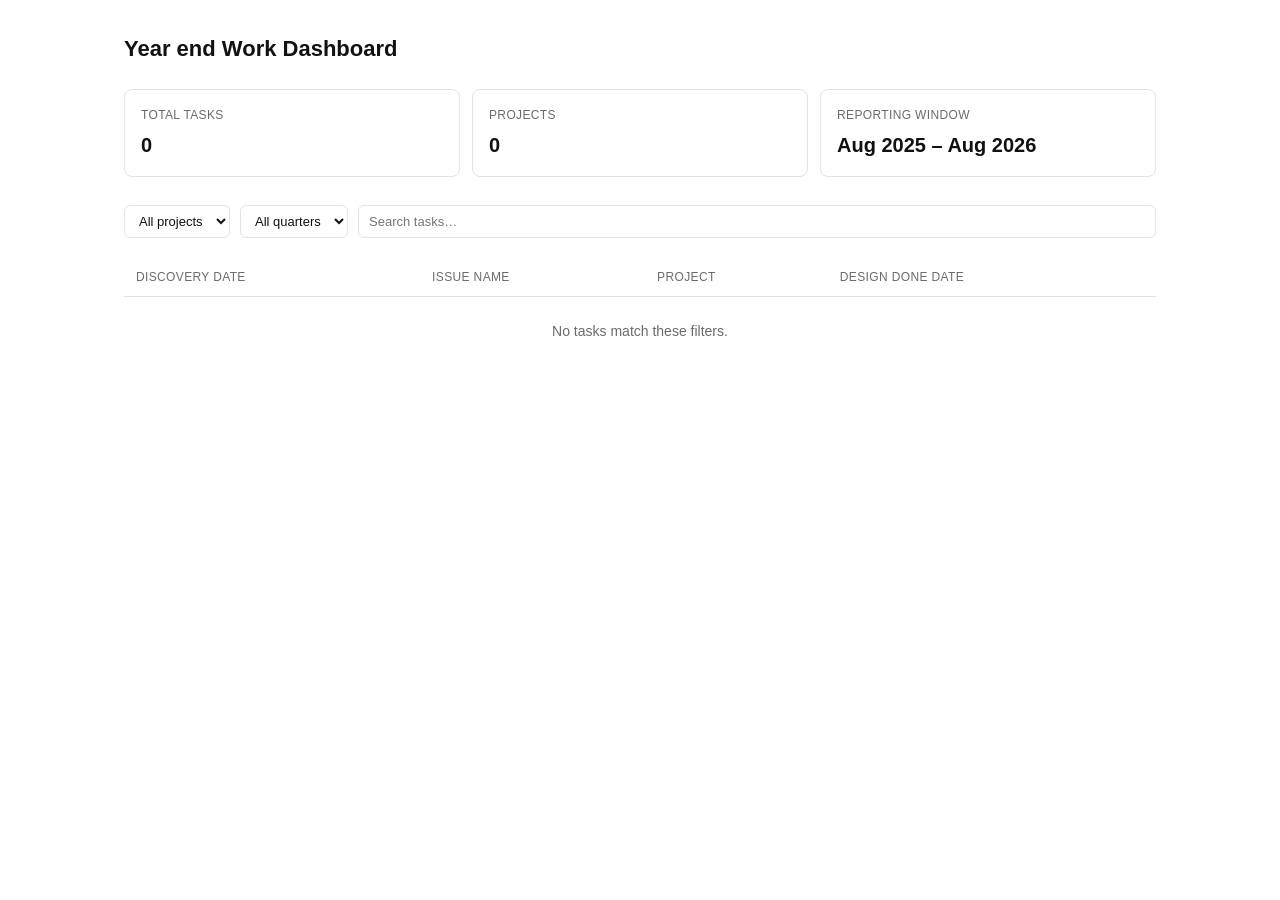
==== docs/index.html @ 3b632d4c "Add JIRA year-end work dashboard" ====
<!doctype html>
<html lang="en">
<head>
<meta charset="utf-8" />
<meta name="viewport" content="width=device-width, initial-scale=1" />
<title>Year end Work Dashboard</title>
<style>
  :root {
    --bg: #ffffff;
    --border: #e3e3e3;
    --text-primary: #111111;
    --text-secondary: #6b6b6b;
    --accent: #2563eb;
  }
  * { box-sizing: border-box; }
  body {
    margin: 0;
    background: var(--bg);
    color: var(--text-primary);
    font-family: -apple-system, BlinkMacSystemFont, "Segoe UI", Helvetica, Arial, sans-serif;
    font-size: 14px;
    line-height: 1.5;
  }
  .wrap { max-width: 1080px; margin: 0 auto; padding: 32px 24px 64px; }
  h1 {
    font-size: 22px;
    font-weight: 600;
    margin: 0 0 24px;
  }
  .cards {
    display: grid;
    grid-template-columns: repeat(3, 1fr);
    gap: 12px;
    margin-bottom: 28px;
  }
  .card {
    border: 1px solid var(--border);
    border-radius: 8px;
    padding: 16px;
  }
  .card .label {
    color: var(--text-secondary);
    font-size: 12px;
    text-transform: uppercase;
    letter-spacing: 0.03em;
    margin-bottom: 6px;
  }
  .card .value {
    font-size: 20px;
    font-weight: 600;
  }
  .controls {
    display: flex;
    flex-wrap: wrap;
    gap: 10px;
    margin-bottom: 20px;
  }
  select, input[type="search"] {
    border: 1px solid var(--border);
    border-radius: 6px;
    padding: 7px 10px;
    font-size: 13px;
    color: var(--text-primary);
    background: var(--bg);
  }
  input[type="search"] {
    flex: 1;
    min-width: 200px;
  }
  table {
    width: 100%;
    border-collapse: collapse;
  }
  th, td {
    text-align: left;
    padding: 10px 12px;
    border-bottom: 1px solid var(--border);
  }
  th {
    color: var(--text-secondary);
    font-weight: 500;
    font-size: 12px;
    text-transform: uppercase;
    letter-spacing: 0.03em;
  }
  td.secondary { color: var(--text-secondary); }
  a.task-link {
    color: var(--text-primary);
    text-decoration: none;
    border-bottom: 1px solid var(--border);
  }
  a.task-link:hover { border-bottom-color: var(--accent); color: var(--accent); }
  .empty {
    color: var(--text-secondary);
    padding: 24px 0;
    text-align: center;
  }
  .meta {
    color: var(--text-secondary);
    font-size: 12px;
    margin-top: 24px;
  }
</style>
</head>
<body>
  <div class="wrap">
    <h1>Year end Work Dashboard</h1>

    <div class="cards">
      <div class="card">
        <div class="label">Total Tasks</div>
        <div class="value" id="cardTotal">–</div>
      </div>
      <div class="card">
        <div class="label">Projects</div>
        <div class="value" id="cardProjects">–</div>
      </div>
      <div class="card">
        <div class="label">Reporting Window</div>
        <div class="value" id="cardWindow">–</div>
      </div>
    </div>

    <div class="controls">
      <select id="projectFilter"><option value="">All projects</option></select>
      <select id="quarterFilter"><option value="">All quarters</option></select>
      <input type="search" id="searchInput" placeholder="Search tasks…" />
    </div>

    <table>
      <thead>
        <tr>
          <th>Discovery Date</th>
          <th>Issue Name</th>
          <th>Project</th>
          <th>Design Done Date</th>
        </tr>
      </thead>
      <tbody id="tableBody"></tbody>
    </table>
    <div class="empty" id="emptyState" style="display:none;">No tasks match these filters.</div>

    <div class="meta" id="generatedAt"></div>
  </div>

<script>
  const MONTHS = ['Jan','Feb','Mar','Apr','May','Jun','Jul','Aug','Sep','Oct','Nov','Dec'];

  function formatMonthYear(iso) {
    const d = new Date(iso);
    return `${MONTHS[d.getUTCMonth()]} ${d.getUTCFullYear()}`;
  }

  function quarterOf(iso) {
    const d = new Date(iso);
    const q = Math.floor(d.getUTCMonth() / 3) + 1;
    return `Q${q} ${d.getUTCFullYear()}`;
  }

  function quarterSortKey(label) {
    const [q, y] = label.split(' ');
    return Number(y) * 10 + Number(q[1]);
  }

  async function init() {
    const res = await fetch('data.json', { cache: 'no-store' });
    const data = await res.json();
    const tasks = data.tasks || [];

    document.getElementById('cardTotal').textContent = tasks.length;
    document.getElementById('cardProjects').textContent = new Set(tasks.map(t => t.project)).size;
    if (data.reportingWindow) {
      document.getElementById('cardWindow').textContent =
        `${formatMonthYear(data.reportingWindow.start)} – ${formatMonthYear(data.reportingWindow.end)}`;
    }
    if (data.generatedAt) {
      document.getElementById('generatedAt').textContent = `Last refreshed ${new Date(data.generatedAt).toLocaleString()}`;
    }

    const projectSelect = document.getElementById('projectFilter');
    [...new Set(tasks.map(t => t.project))].sort().forEach(p => {
      const opt = document.createElement('option');
      opt.value = p; opt.textContent = p;
      projectSelect.appendChild(opt);
    });

    const quarterSelect = document.getElementById('quarterFilter');
    [...new Set(tasks.map(t => quarterOf(t.discoveryDate)))]
      .sort((a, b) => quarterSortKey(a) - quarterSortKey(b))
      .forEach(q => {
        const opt = document.createElement('option');
        opt.value = q; opt.textContent = q;
        quarterSelect.appendChild(opt);
      });

    const searchInput = document.getElementById('searchInput');
    const tbody = document.getElementById('tableBody');
    const emptyState = document.getElementById('emptyState');

    function render() {
      const project = projectSelect.value;
      const quarter = quarterSelect.value;
      const search = searchInput.value.trim().toLowerCase();

      const filtered = tasks.filter(t => {
        if (project && t.project !== project) return false;
        if (quarter && quarterOf(t.discoveryDate) !== quarter) return false;
        if (search && !(`${t.key} ${t.summary}`.toLowerCase().includes(search))) return false;
        return true;
      });

      tbody.innerHTML = '';
      filtered.forEach(t => {
        const tr = document.createElement('tr');
        tr.innerHTML = `
          <td>${formatMonthYear(t.discoveryDate)}</td>
          <td><a class="task-link" href="${t.url}" target="_blank" rel="noopener">${t.summary}</a></td>
          <td class="secondary">${t.project}</td>
          <td>${formatMonthYear(t.designDoneDate)}</td>
        `;
        tbody.appendChild(tr);
      });

      emptyState.style.display = filtered.length ? 'none' : 'block';
    }

    projectSelect.addEventListener('change', render);
    quarterSelect.addEventListener('change', render);
    searchInput.addEventListener('input', render);
    render();
  }

  init().catch(err => {
    document.getElementById('tableBody').innerHTML = '';
    document.getElementById('emptyState').textContent = 'Could not load data.json — run the "Refresh JIRA dashboard data" workflow first.';
    document.getElementById('emptyState').style.display = 'block';
    console.error(err);
  });
</script>
</body>
</html>
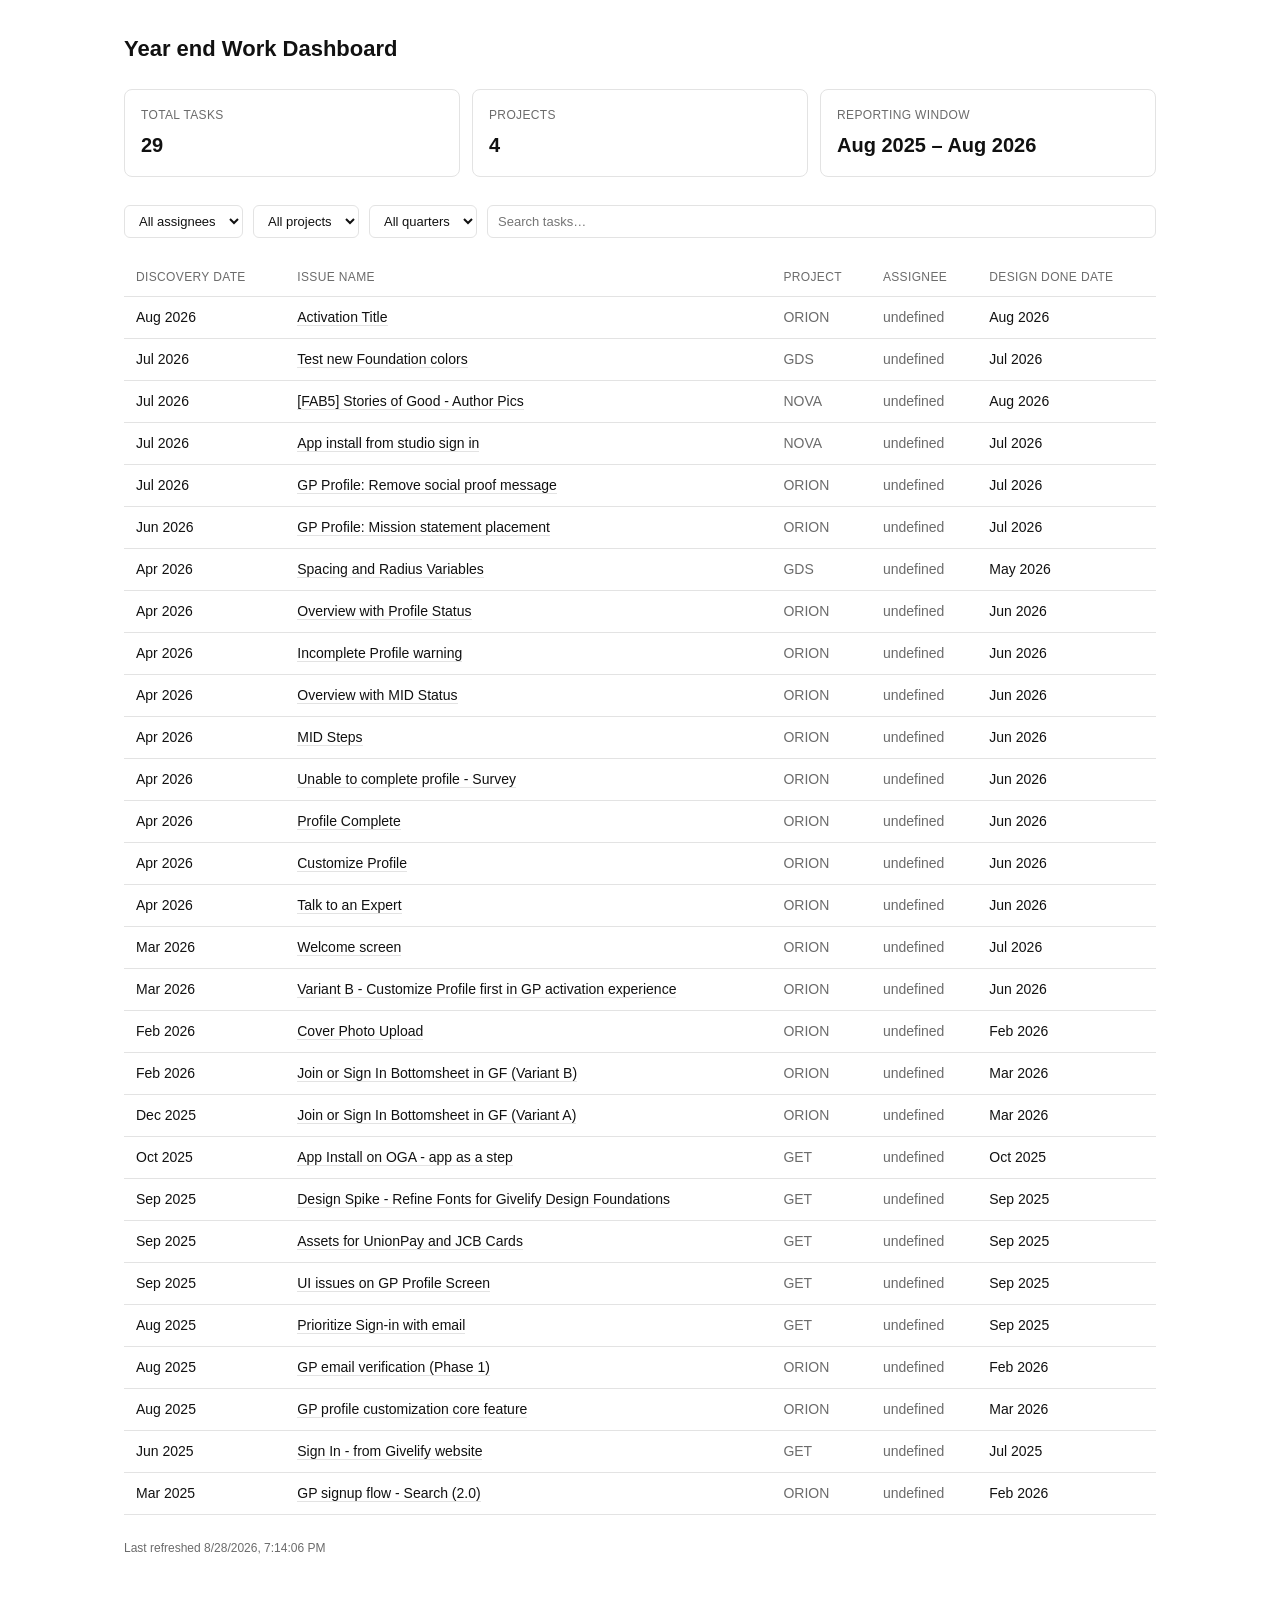
==== commit 79b1502c: "Pull tasks for the whole Creative design team; add assignee filter/column" ====
--- a/docs/index.html
+++ b/docs/index.html
@@ -122,6 +122,7 @@
     </div>
 
     <div class="controls">
+      <select id="assigneeFilter"><option value="">All assignees</option></select>
       <select id="projectFilter"><option value="">All projects</option></select>
       <select id="quarterFilter"><option value="">All quarters</option></select>
       <input type="search" id="searchInput" placeholder="Search tasks…" />
@@ -133,6 +134,7 @@
           <th>Discovery Date</th>
           <th>Issue Name</th>
           <th>Project</th>
+          <th>Assignee</th>
           <th>Design Done Date</th>
         </tr>
       </thead>
@@ -177,6 +179,13 @@
       document.getElementById('generatedAt').textContent = `Last refreshed ${new Date(data.generatedAt).toLocaleString()}`;
     }
 
+    const assigneeSelect = document.getElementById('assigneeFilter');
+    [...new Set(tasks.map(t => t.assignee))].sort().forEach(a => {
+      const opt = document.createElement('option');
+      opt.value = a; opt.textContent = a;
+      assigneeSelect.appendChild(opt);
+    });
+
     const projectSelect = document.getElementById('projectFilter');
     [...new Set(tasks.map(t => t.project))].sort().forEach(p => {
       const opt = document.createElement('option');
@@ -198,11 +207,13 @@
     const emptyState = document.getElementById('emptyState');
 
     function render() {
+      const assignee = assigneeSelect.value;
       const project = projectSelect.value;
       const quarter = quarterSelect.value;
       const search = searchInput.value.trim().toLowerCase();
 
       const filtered = tasks.filter(t => {
+        if (assignee && t.assignee !== assignee) return false;
         if (project && t.project !== project) return false;
         if (quarter && quarterOf(t.discoveryDate) !== quarter) return false;
         if (search && !(`${t.key} ${t.summary}`.toLowerCase().includes(search))) return false;
@@ -216,6 +227,7 @@
           <td>${formatMonthYear(t.discoveryDate)}</td>
           <td><a class="task-link" href="${t.url}" target="_blank" rel="noopener">${t.summary}</a></td>
           <td class="secondary">${t.project}</td>
+          <td class="secondary">${t.assignee}</td>
           <td>${formatMonthYear(t.designDoneDate)}</td>
         `;
         tbody.appendChild(tr);
@@ -224,6 +236,7 @@
       emptyState.style.display = filtered.length ? 'none' : 'block';
     }
 
+    assigneeSelect.addEventListener('change', render);
     projectSelect.addEventListener('change', render);
     quarterSelect.addEventListener('change', render);
     searchInput.addEventListener('input', render);
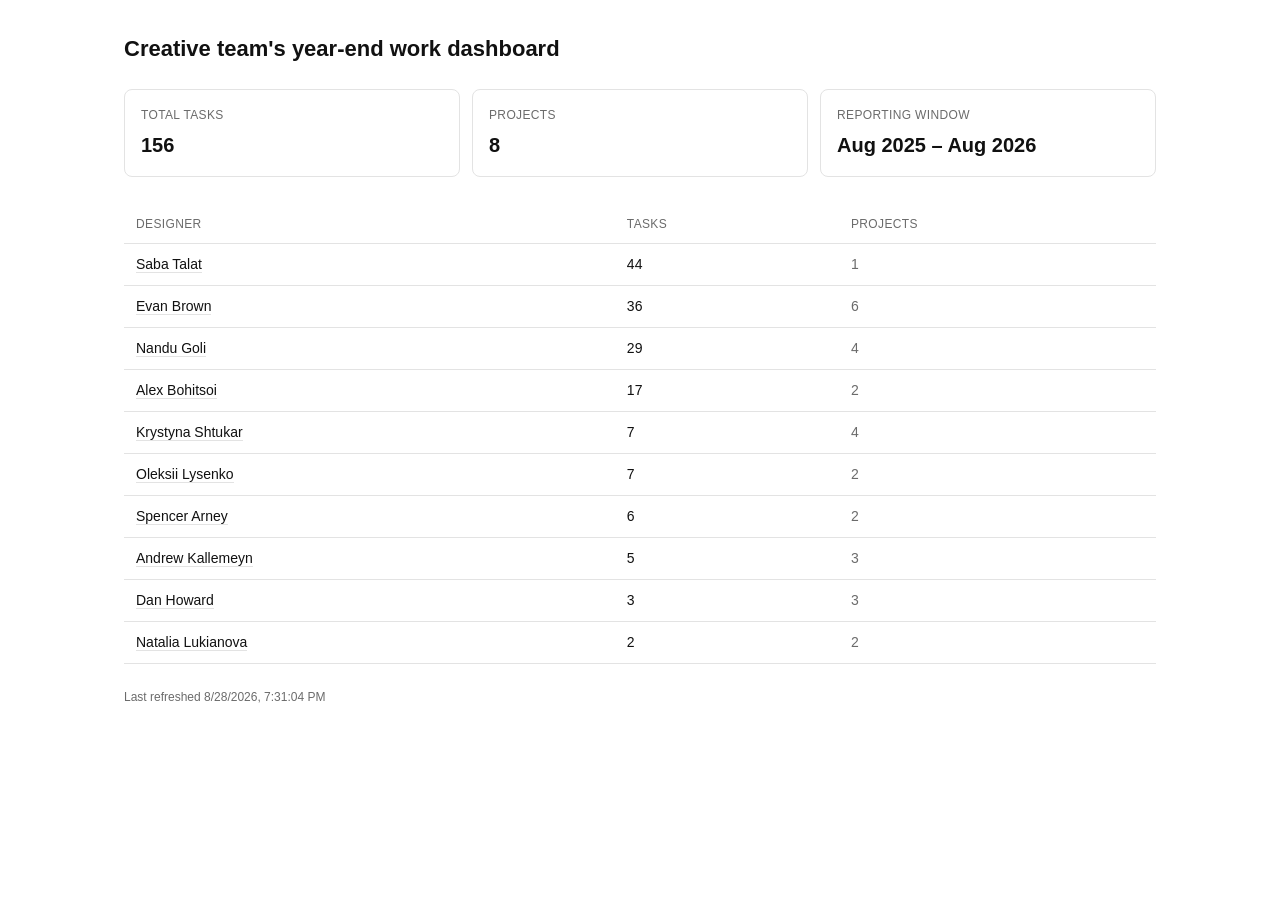
==== commit 4b8c1904: "Split dashboard into team summary + per-designer shareable pages" ====
--- a/docs/index.html
+++ b/docs/index.html
@@ -3,108 +3,12 @@
 <head>
 <meta charset="utf-8" />
 <meta name="viewport" content="width=device-width, initial-scale=1" />
-<title>Year end Work Dashboard</title>
-<style>
-  :root {
-    --bg: #ffffff;
-    --border: #e3e3e3;
-    --text-primary: #111111;
-    --text-secondary: #6b6b6b;
-    --accent: #2563eb;
-  }
-  * { box-sizing: border-box; }
-  body {
-    margin: 0;
-    background: var(--bg);
-    color: var(--text-primary);
-    font-family: -apple-system, BlinkMacSystemFont, "Segoe UI", Helvetica, Arial, sans-serif;
-    font-size: 14px;
-    line-height: 1.5;
-  }
-  .wrap { max-width: 1080px; margin: 0 auto; padding: 32px 24px 64px; }
-  h1 {
-    font-size: 22px;
-    font-weight: 600;
-    margin: 0 0 24px;
-  }
-  .cards {
-    display: grid;
-    grid-template-columns: repeat(3, 1fr);
-    gap: 12px;
-    margin-bottom: 28px;
-  }
-  .card {
-    border: 1px solid var(--border);
-    border-radius: 8px;
-    padding: 16px;
-  }
-  .card .label {
-    color: var(--text-secondary);
-    font-size: 12px;
-    text-transform: uppercase;
-    letter-spacing: 0.03em;
-    margin-bottom: 6px;
-  }
-  .card .value {
-    font-size: 20px;
-    font-weight: 600;
-  }
-  .controls {
-    display: flex;
-    flex-wrap: wrap;
-    gap: 10px;
-    margin-bottom: 20px;
-  }
-  select, input[type="search"] {
-    border: 1px solid var(--border);
-    border-radius: 6px;
-    padding: 7px 10px;
-    font-size: 13px;
-    color: var(--text-primary);
-    background: var(--bg);
-  }
-  input[type="search"] {
-    flex: 1;
-    min-width: 200px;
-  }
-  table {
-    width: 100%;
-    border-collapse: collapse;
-  }
-  th, td {
-    text-align: left;
-    padding: 10px 12px;
-    border-bottom: 1px solid var(--border);
-  }
-  th {
-    color: var(--text-secondary);
-    font-weight: 500;
-    font-size: 12px;
-    text-transform: uppercase;
-    letter-spacing: 0.03em;
-  }
-  td.secondary { color: var(--text-secondary); }
-  a.task-link {
-    color: var(--text-primary);
-    text-decoration: none;
-    border-bottom: 1px solid var(--border);
-  }
-  a.task-link:hover { border-bottom-color: var(--accent); color: var(--accent); }
-  .empty {
-    color: var(--text-secondary);
-    padding: 24px 0;
-    text-align: center;
-  }
-  .meta {
-    color: var(--text-secondary);
-    font-size: 12px;
-    margin-top: 24px;
-  }
-</style>
+<title>Creative team's year-end work dashboard</title>
+<link rel="stylesheet" href="styles.css" />
 </head>
 <body>
   <div class="wrap">
-    <h1>Year end Work Dashboard</h1>
+    <h1>Creative team's year-end work dashboard</h1>
 
     <div class="cards">
       <div class="card">
@@ -121,52 +25,25 @@
       </div>
     </div>
 
-    <div class="controls">
-      <select id="assigneeFilter"><option value="">All assignees</option></select>
-      <select id="projectFilter"><option value="">All projects</option></select>
-      <select id="quarterFilter"><option value="">All quarters</option></select>
-      <input type="search" id="searchInput" placeholder="Search tasks…" />
-    </div>
-
     <table>
       <thead>
         <tr>
-          <th>Discovery Date</th>
-          <th>Issue Name</th>
-          <th>Project</th>
-          <th>Assignee</th>
-          <th>Design Done Date</th>
+          <th>Designer</th>
+          <th>Tasks</th>
+          <th>Projects</th>
         </tr>
       </thead>
       <tbody id="tableBody"></tbody>
     </table>
-    <div class="empty" id="emptyState" style="display:none;">No tasks match these filters.</div>
+    <div class="empty" id="emptyState" style="display:none;">No data yet — run the "Refresh JIRA dashboard data" workflow.</div>
 
     <div class="meta" id="generatedAt"></div>
   </div>
 
+<script src="dashboard.js"></script>
 <script>
-  const MONTHS = ['Jan','Feb','Mar','Apr','May','Jun','Jul','Aug','Sep','Oct','Nov','Dec'];
-
-  function formatMonthYear(iso) {
-    const d = new Date(iso);
-    return `${MONTHS[d.getUTCMonth()]} ${d.getUTCFullYear()}`;
-  }
-
-  function quarterOf(iso) {
-    const d = new Date(iso);
-    const q = Math.floor(d.getUTCMonth() / 3) + 1;
-    return `Q${q} ${d.getUTCFullYear()}`;
-  }
-
-  function quarterSortKey(label) {
-    const [q, y] = label.split(' ');
-    return Number(y) * 10 + Number(q[1]);
-  }
-
   async function init() {
-    const res = await fetch('data.json', { cache: 'no-store' });
-    const data = await res.json();
+    const data = await loadDashboardData();
     const tasks = data.tasks || [];
 
     document.getElementById('cardTotal').textContent = tasks.length;
@@ -179,72 +56,32 @@
       document.getElementById('generatedAt').textContent = `Last refreshed ${new Date(data.generatedAt).toLocaleString()}`;
     }
 
-    const assigneeSelect = document.getElementById('assigneeFilter');
-    [...new Set(tasks.map(t => t.assignee))].sort().forEach(a => {
-      const opt = document.createElement('option');
-      opt.value = a; opt.textContent = a;
-      assigneeSelect.appendChild(opt);
+    const byDesigner = new Map();
+    tasks.forEach(t => {
+      if (!byDesigner.has(t.assignee)) byDesigner.set(t.assignee, { tasks: 0, projects: new Set() });
+      const entry = byDesigner.get(t.assignee);
+      entry.tasks += 1;
+      entry.projects.add(t.project);
     });
 
-    const projectSelect = document.getElementById('projectFilter');
-    [...new Set(tasks.map(t => t.project))].sort().forEach(p => {
-      const opt = document.createElement('option');
-      opt.value = p; opt.textContent = p;
-      projectSelect.appendChild(opt);
-    });
+    const rows = [...byDesigner.entries()].sort((a, b) => b[1].tasks - a[1].tasks);
 
-    const quarterSelect = document.getElementById('quarterFilter');
-    [...new Set(tasks.map(t => quarterOf(t.discoveryDate)))]
-      .sort((a, b) => quarterSortKey(a) - quarterSortKey(b))
-      .forEach(q => {
-        const opt = document.createElement('option');
-        opt.value = q; opt.textContent = q;
-        quarterSelect.appendChild(opt);
-      });
-
-    const searchInput = document.getElementById('searchInput');
     const tbody = document.getElementById('tableBody');
     const emptyState = document.getElementById('emptyState');
-
-    function render() {
-      const assignee = assigneeSelect.value;
-      const project = projectSelect.value;
-      const quarter = quarterSelect.value;
-      const search = searchInput.value.trim().toLowerCase();
-
-      const filtered = tasks.filter(t => {
-        if (assignee && t.assignee !== assignee) return false;
-        if (project && t.project !== project) return false;
-        if (quarter && quarterOf(t.discoveryDate) !== quarter) return false;
-        if (search && !(`${t.key} ${t.summary}`.toLowerCase().includes(search))) return false;
-        return true;
-      });
-
-      tbody.innerHTML = '';
-      filtered.forEach(t => {
-        const tr = document.createElement('tr');
-        tr.innerHTML = `
-          <td>${formatMonthYear(t.discoveryDate)}</td>
-          <td><a class="task-link" href="${t.url}" target="_blank" rel="noopener">${t.summary}</a></td>
-          <td class="secondary">${t.project}</td>
-          <td class="secondary">${t.assignee}</td>
-          <td>${formatMonthYear(t.designDoneDate)}</td>
-        `;
-        tbody.appendChild(tr);
-      });
-
-      emptyState.style.display = filtered.length ? 'none' : 'block';
-    }
-
-    assigneeSelect.addEventListener('change', render);
-    projectSelect.addEventListener('change', render);
-    quarterSelect.addEventListener('change', render);
-    searchInput.addEventListener('input', render);
-    render();
+    tbody.innerHTML = '';
+    rows.forEach(([name, stats]) => {
+      const tr = document.createElement('tr');
+      tr.innerHTML = `
+        <td><a class="designer-link" href="assignee.html?name=${encodeURIComponent(name)}">${name}</a></td>
+        <td>${stats.tasks}</td>
+        <td class="secondary">${stats.projects.size}</td>
+      `;
+      tbody.appendChild(tr);
+    });
+    emptyState.style.display = rows.length ? 'none' : 'block';
   }
 
   init().catch(err => {
-    document.getElementById('tableBody').innerHTML = '';
     document.getElementById('emptyState').textContent = 'Could not load data.json — run the "Refresh JIRA dashboard data" workflow first.';
     document.getElementById('emptyState').style.display = 'block';
     console.error(err);
--- a/docs/styles.css
+++ b/docs/styles.css
@@ -0,0 +1,103 @@
+:root {
+  --bg: #ffffff;
+  --border: #e3e3e3;
+  --text-primary: #111111;
+  --text-secondary: #6b6b6b;
+  --accent: #2563eb;
+}
+* { box-sizing: border-box; }
+body {
+  margin: 0;
+  background: var(--bg);
+  color: var(--text-primary);
+  font-family: -apple-system, BlinkMacSystemFont, "Segoe UI", Helvetica, Arial, sans-serif;
+  font-size: 14px;
+  line-height: 1.5;
+}
+.wrap { max-width: 1080px; margin: 0 auto; padding: 32px 24px 64px; }
+.back-link {
+  display: inline-block;
+  color: var(--text-secondary);
+  text-decoration: none;
+  font-size: 13px;
+  margin-bottom: 14px;
+}
+.back-link:hover { color: var(--accent); }
+h1 {
+  font-size: 22px;
+  font-weight: 600;
+  margin: 0 0 24px;
+}
+.cards {
+  display: grid;
+  grid-template-columns: repeat(3, 1fr);
+  gap: 12px;
+  margin-bottom: 28px;
+}
+.card {
+  border: 1px solid var(--border);
+  border-radius: 8px;
+  padding: 16px;
+}
+.card .label {
+  color: var(--text-secondary);
+  font-size: 12px;
+  text-transform: uppercase;
+  letter-spacing: 0.03em;
+  margin-bottom: 6px;
+}
+.card .value {
+  font-size: 20px;
+  font-weight: 600;
+}
+.controls {
+  display: flex;
+  flex-wrap: wrap;
+  gap: 10px;
+  margin-bottom: 20px;
+}
+select, input[type="search"] {
+  border: 1px solid var(--border);
+  border-radius: 6px;
+  padding: 7px 10px;
+  font-size: 13px;
+  color: var(--text-primary);
+  background: var(--bg);
+}
+input[type="search"] {
+  flex: 1;
+  min-width: 200px;
+}
+table {
+  width: 100%;
+  border-collapse: collapse;
+}
+th, td {
+  text-align: left;
+  padding: 10px 12px;
+  border-bottom: 1px solid var(--border);
+}
+th {
+  color: var(--text-secondary);
+  font-weight: 500;
+  font-size: 12px;
+  text-transform: uppercase;
+  letter-spacing: 0.03em;
+}
+td.secondary { color: var(--text-secondary); }
+a.task-link, a.designer-link {
+  color: var(--text-primary);
+  text-decoration: none;
+  border-bottom: 1px solid var(--border);
+}
+a.task-link:hover, a.designer-link:hover { border-bottom-color: var(--accent); color: var(--accent); }
+.empty {
+  color: var(--text-secondary);
+  padding: 24px 0;
+  text-align: center;
+}
+.meta {
+  color: var(--text-secondary);
+  font-size: 12px;
+  margin-top: 24px;
+}
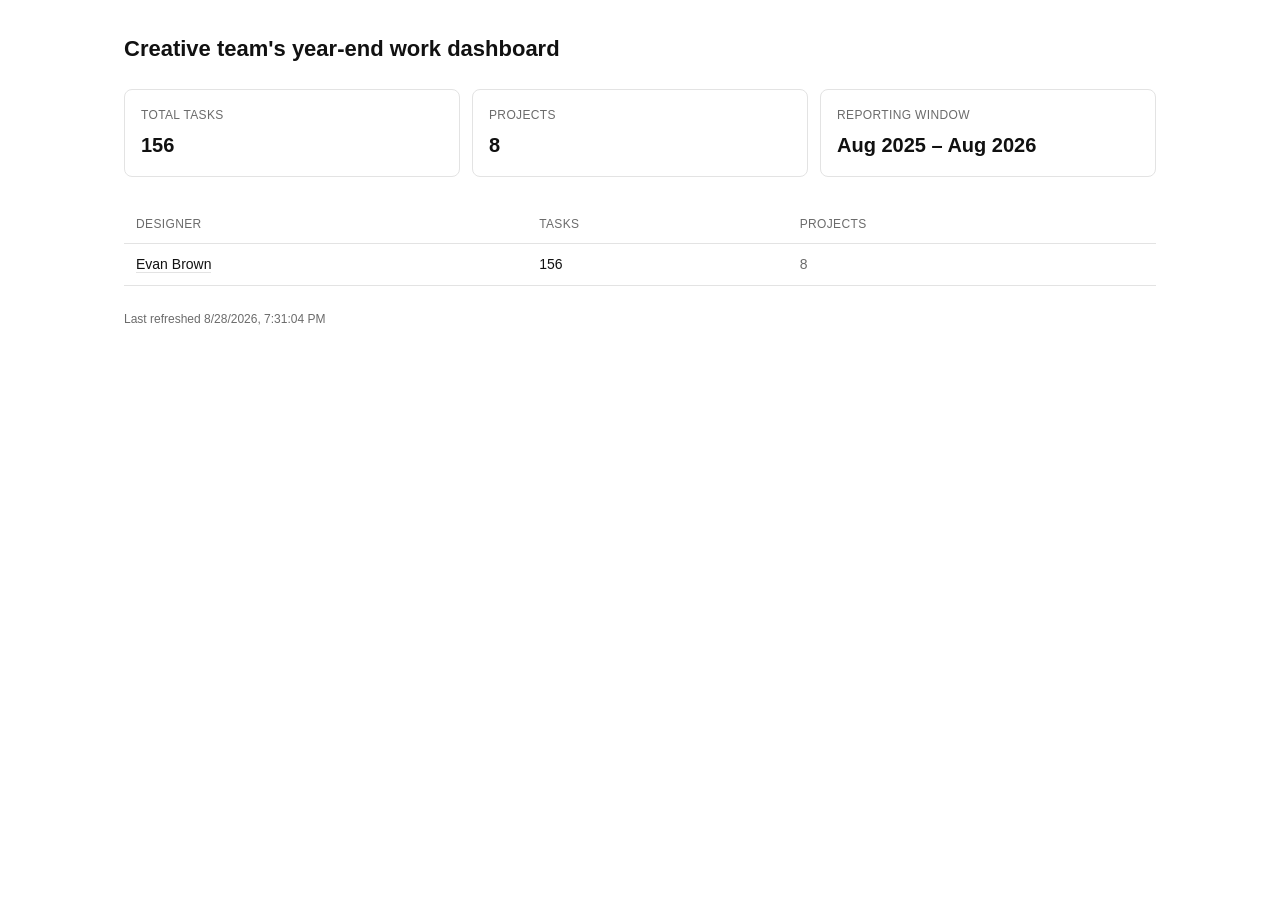
==== commit 93fc365f: "Use opaque per-person slug instead of name in URL; drop back link" ====
--- a/docs/index.html
+++ b/docs/index.html
@@ -58,8 +58,8 @@
 
     const byDesigner = new Map();
     tasks.forEach(t => {
-      if (!byDesigner.has(t.assignee)) byDesigner.set(t.assignee, { tasks: 0, projects: new Set() });
-      const entry = byDesigner.get(t.assignee);
+      if (!byDesigner.has(t.assigneeSlug)) byDesigner.set(t.assigneeSlug, { name: t.assignee, tasks: 0, projects: new Set() });
+      const entry = byDesigner.get(t.assigneeSlug);
       entry.tasks += 1;
       entry.projects.add(t.project);
     });
@@ -69,10 +69,10 @@
     const tbody = document.getElementById('tableBody');
     const emptyState = document.getElementById('emptyState');
     tbody.innerHTML = '';
-    rows.forEach(([name, stats]) => {
+    rows.forEach(([slug, stats]) => {
       const tr = document.createElement('tr');
       tr.innerHTML = `
-        <td><a class="designer-link" href="assignee.html?name=${encodeURIComponent(name)}">${name}</a></td>
+        <td><a class="designer-link" href="assignee.html?u=${encodeURIComponent(slug)}">${stats.name}</a></td>
         <td>${stats.tasks}</td>
         <td class="secondary">${stats.projects.size}</td>
       `;
--- a/docs/styles.css
+++ b/docs/styles.css
@@ -15,14 +15,6 @@
   line-height: 1.5;
 }
 .wrap { max-width: 1080px; margin: 0 auto; padding: 32px 24px 64px; }
-.back-link {
-  display: inline-block;
-  color: var(--text-secondary);
-  text-decoration: none;
-  font-size: 13px;
-  margin-bottom: 14px;
-}
-.back-link:hover { color: var(--accent); }
 h1 {
   font-size: 22px;
   font-weight: 600;
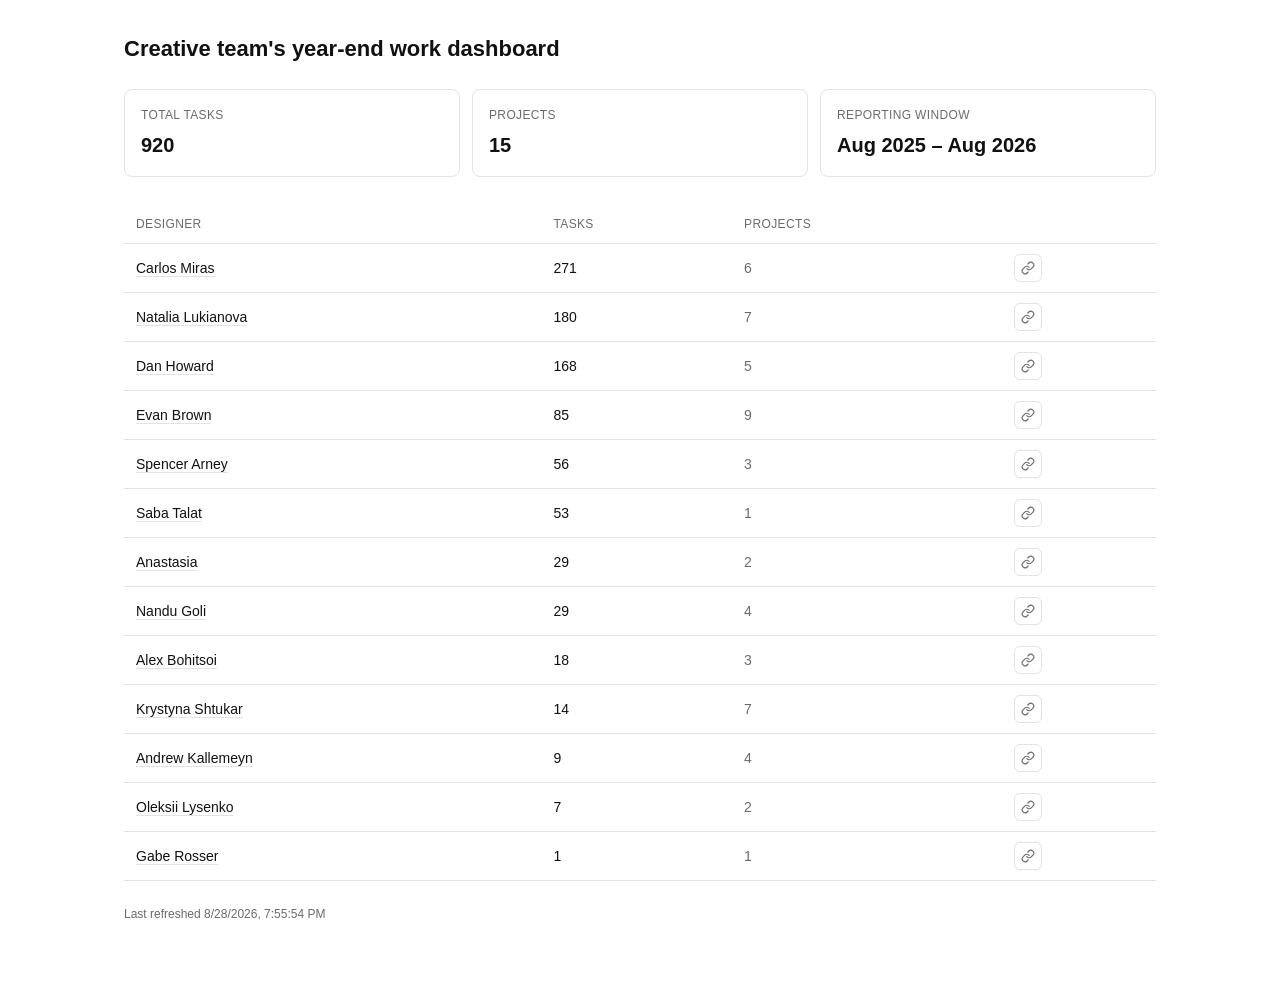
==== commit b0face94: "Add copy-link button with auto-dismissing toast to designer table" ====
--- a/docs/index.html
+++ b/docs/index.html
@@ -31,6 +31,7 @@
           <th>Designer</th>
           <th>Tasks</th>
           <th>Projects</th>
+          <th></th>
         </tr>
       </thead>
       <tbody id="tableBody"></tbody>
@@ -39,6 +40,8 @@
 
     <div class="meta" id="generatedAt"></div>
   </div>
+
+  <div id="toast" class="toast" role="status" aria-live="polite"></div>
 
 <script src="dashboard.js"></script>
 <script>
@@ -71,11 +74,19 @@
     tbody.innerHTML = '';
     rows.forEach(([slug, stats]) => {
       const tr = document.createElement('tr');
+      const href = `assignee.html?u=${encodeURIComponent(slug)}`;
       tr.innerHTML = `
-        <td><a class="designer-link" href="assignee.html?u=${encodeURIComponent(slug)}">${stats.name}</a></td>
+        <td><a class="designer-link" href="${href}">${stats.name}</a></td>
         <td>${stats.tasks}</td>
         <td class="secondary">${stats.projects.size}</td>
+        <td><button class="copy-link-btn" type="button" title="Copy link" aria-label="Copy link to ${stats.name}'s dashboard">${LINK_ICON}</button></td>
       `;
+      tr.querySelector('.copy-link-btn').addEventListener('click', () => {
+        const url = new URL(href, location.href).toString();
+        copyToClipboard(url)
+          .then(() => showToast('Link copied'))
+          .catch(() => showToast('Could not copy link'));
+      });
       tbody.appendChild(tr);
     });
     emptyState.style.display = rows.length ? 'none' : 'block';
--- a/docs/styles.css
+++ b/docs/styles.css
@@ -93,3 +93,35 @@
   font-size: 12px;
   margin-top: 24px;
 }
+.copy-link-btn {
+  display: inline-flex;
+  align-items: center;
+  justify-content: center;
+  width: 28px;
+  height: 28px;
+  padding: 0;
+  border: 1px solid var(--border);
+  border-radius: 6px;
+  background: var(--bg);
+  color: var(--text-secondary);
+  cursor: pointer;
+}
+.copy-link-btn:hover { color: var(--accent); border-color: var(--accent); }
+.toast {
+  position: fixed;
+  left: 50%;
+  bottom: 28px;
+  transform: translateX(-50%) translateY(8px);
+  background: var(--text-primary);
+  color: #fff;
+  font-size: 13px;
+  padding: 9px 16px;
+  border-radius: 8px;
+  opacity: 0;
+  pointer-events: none;
+  transition: opacity 0.15s ease, transform 0.15s ease;
+}
+.toast.visible {
+  opacity: 1;
+  transform: translateX(-50%) translateY(0);
+}
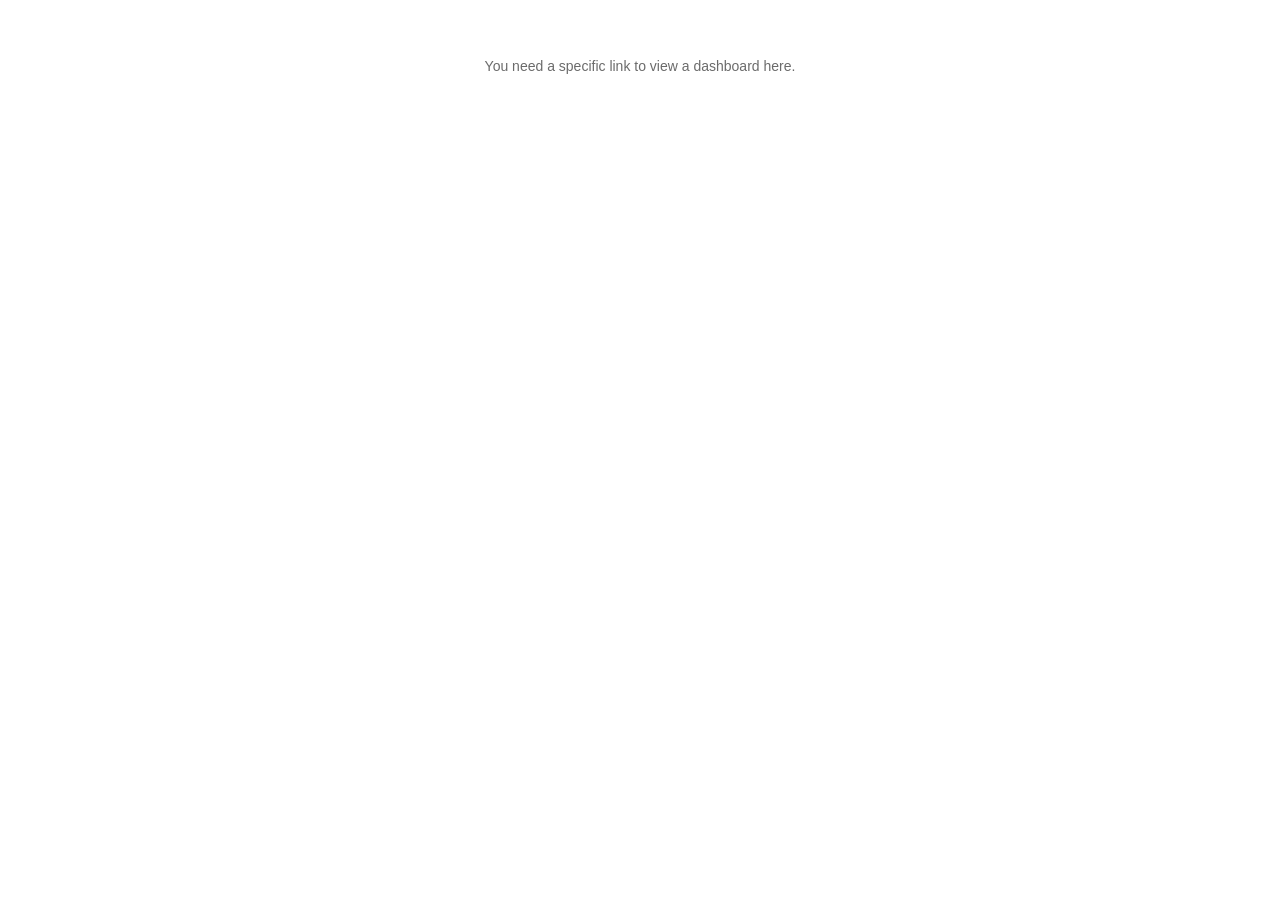
==== commit bca58d8e: "Move team roster off the guessable root URL; root now reveals nothing" ====
--- a/docs/index.html
+++ b/docs/index.html
@@ -3,100 +3,12 @@
 <head>
 <meta charset="utf-8" />
 <meta name="viewport" content="width=device-width, initial-scale=1" />
-<title>Creative team's year-end work dashboard</title>
+<title>Year-end work dashboard</title>
 <link rel="stylesheet" href="styles.css" />
 </head>
 <body>
   <div class="wrap">
-    <h1>Creative team's year-end work dashboard</h1>
-
-    <div class="cards">
-      <div class="card">
-        <div class="label">Total Tasks</div>
-        <div class="value" id="cardTotal">–</div>
-      </div>
-      <div class="card">
-        <div class="label">Projects</div>
-        <div class="value" id="cardProjects">–</div>
-      </div>
-      <div class="card">
-        <div class="label">Reporting Window</div>
-        <div class="value" id="cardWindow">–</div>
-      </div>
-    </div>
-
-    <table>
-      <thead>
-        <tr>
-          <th>Designer</th>
-          <th>Tasks</th>
-          <th>Projects</th>
-          <th></th>
-        </tr>
-      </thead>
-      <tbody id="tableBody"></tbody>
-    </table>
-    <div class="empty" id="emptyState" style="display:none;">No data yet — run the "Refresh JIRA dashboard data" workflow.</div>
-
-    <div class="meta" id="generatedAt"></div>
+    <div class="empty">You need a specific link to view a dashboard here.</div>
   </div>
-
-  <div id="toast" class="toast" role="status" aria-live="polite"></div>
-
-<script src="dashboard.js"></script>
-<script>
-  async function init() {
-    const data = await loadDashboardData();
-    const tasks = data.tasks || [];
-
-    document.getElementById('cardTotal').textContent = tasks.length;
-    document.getElementById('cardProjects').textContent = new Set(tasks.map(t => t.project)).size;
-    if (data.reportingWindow) {
-      document.getElementById('cardWindow').textContent =
-        `${formatMonthYear(data.reportingWindow.start)} – ${formatMonthYear(data.reportingWindow.end)}`;
-    }
-    if (data.generatedAt) {
-      document.getElementById('generatedAt').textContent = `Last refreshed ${new Date(data.generatedAt).toLocaleString()}`;
-    }
-
-    const byDesigner = new Map();
-    tasks.forEach(t => {
-      if (!byDesigner.has(t.assigneeSlug)) byDesigner.set(t.assigneeSlug, { name: t.assignee, tasks: 0, projects: new Set() });
-      const entry = byDesigner.get(t.assigneeSlug);
-      entry.tasks += 1;
-      entry.projects.add(t.project);
-    });
-
-    const rows = [...byDesigner.entries()].sort((a, b) => b[1].tasks - a[1].tasks);
-
-    const tbody = document.getElementById('tableBody');
-    const emptyState = document.getElementById('emptyState');
-    tbody.innerHTML = '';
-    rows.forEach(([slug, stats]) => {
-      const tr = document.createElement('tr');
-      const href = `assignee.html?u=${encodeURIComponent(slug)}`;
-      tr.innerHTML = `
-        <td><a class="designer-link" href="${href}">${stats.name}</a></td>
-        <td>${stats.tasks}</td>
-        <td class="secondary">${stats.projects.size}</td>
-        <td><button class="copy-link-btn" type="button" title="Copy link" aria-label="Copy link to ${stats.name}'s dashboard">${LINK_ICON}</button></td>
-      `;
-      tr.querySelector('.copy-link-btn').addEventListener('click', () => {
-        const url = new URL(href, location.href).toString();
-        copyToClipboard(url)
-          .then(() => showToast('Link copied'))
-          .catch(() => showToast('Could not copy link'));
-      });
-      tbody.appendChild(tr);
-    });
-    emptyState.style.display = rows.length ? 'none' : 'block';
-  }
-
-  init().catch(err => {
-    document.getElementById('emptyState').textContent = 'Could not load data.json — run the "Refresh JIRA dashboard data" workflow first.';
-    document.getElementById('emptyState').style.display = 'block';
-    console.error(err);
-  });
-</script>
 </body>
 </html>
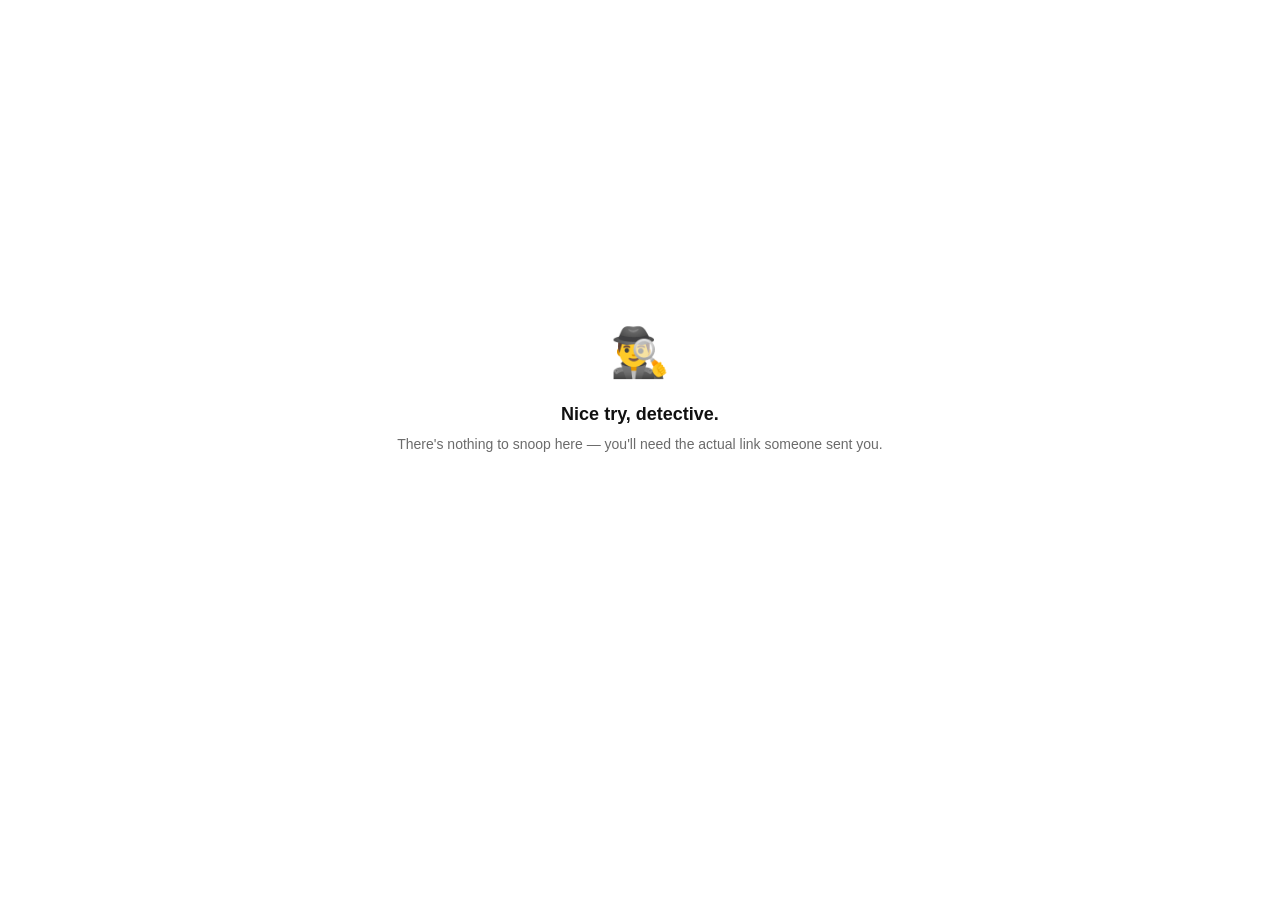
==== commit 59eac661: "Rename team dashboard to team.html; add a funny root landing message" ====
--- a/docs/index.html
+++ b/docs/index.html
@@ -5,10 +5,26 @@
 <meta name="viewport" content="width=device-width, initial-scale=1" />
 <title>Year-end work dashboard</title>
 <link rel="stylesheet" href="styles.css" />
+<style>
+  .joke-wrap {
+    min-height: calc(100vh - 96px);
+    display: flex;
+    align-items: center;
+    justify-content: center;
+    text-align: center;
+  }
+  .joke-emoji { font-size: 48px; margin-bottom: 12px; }
+  .joke-title { font-size: 18px; font-weight: 600; margin-bottom: 6px; }
+  .joke-sub { color: var(--text-secondary); font-size: 14px; }
+</style>
 </head>
 <body>
-  <div class="wrap">
-    <div class="empty">You need a specific link to view a dashboard here.</div>
+  <div class="wrap joke-wrap">
+    <div>
+      <div class="joke-emoji">🕵️‍♂️</div>
+      <div class="joke-title">Nice try, detective.</div>
+      <div class="joke-sub">There's nothing to snoop here — you'll need the actual link someone sent you.</div>
+    </div>
   </div>
 </body>
 </html>
